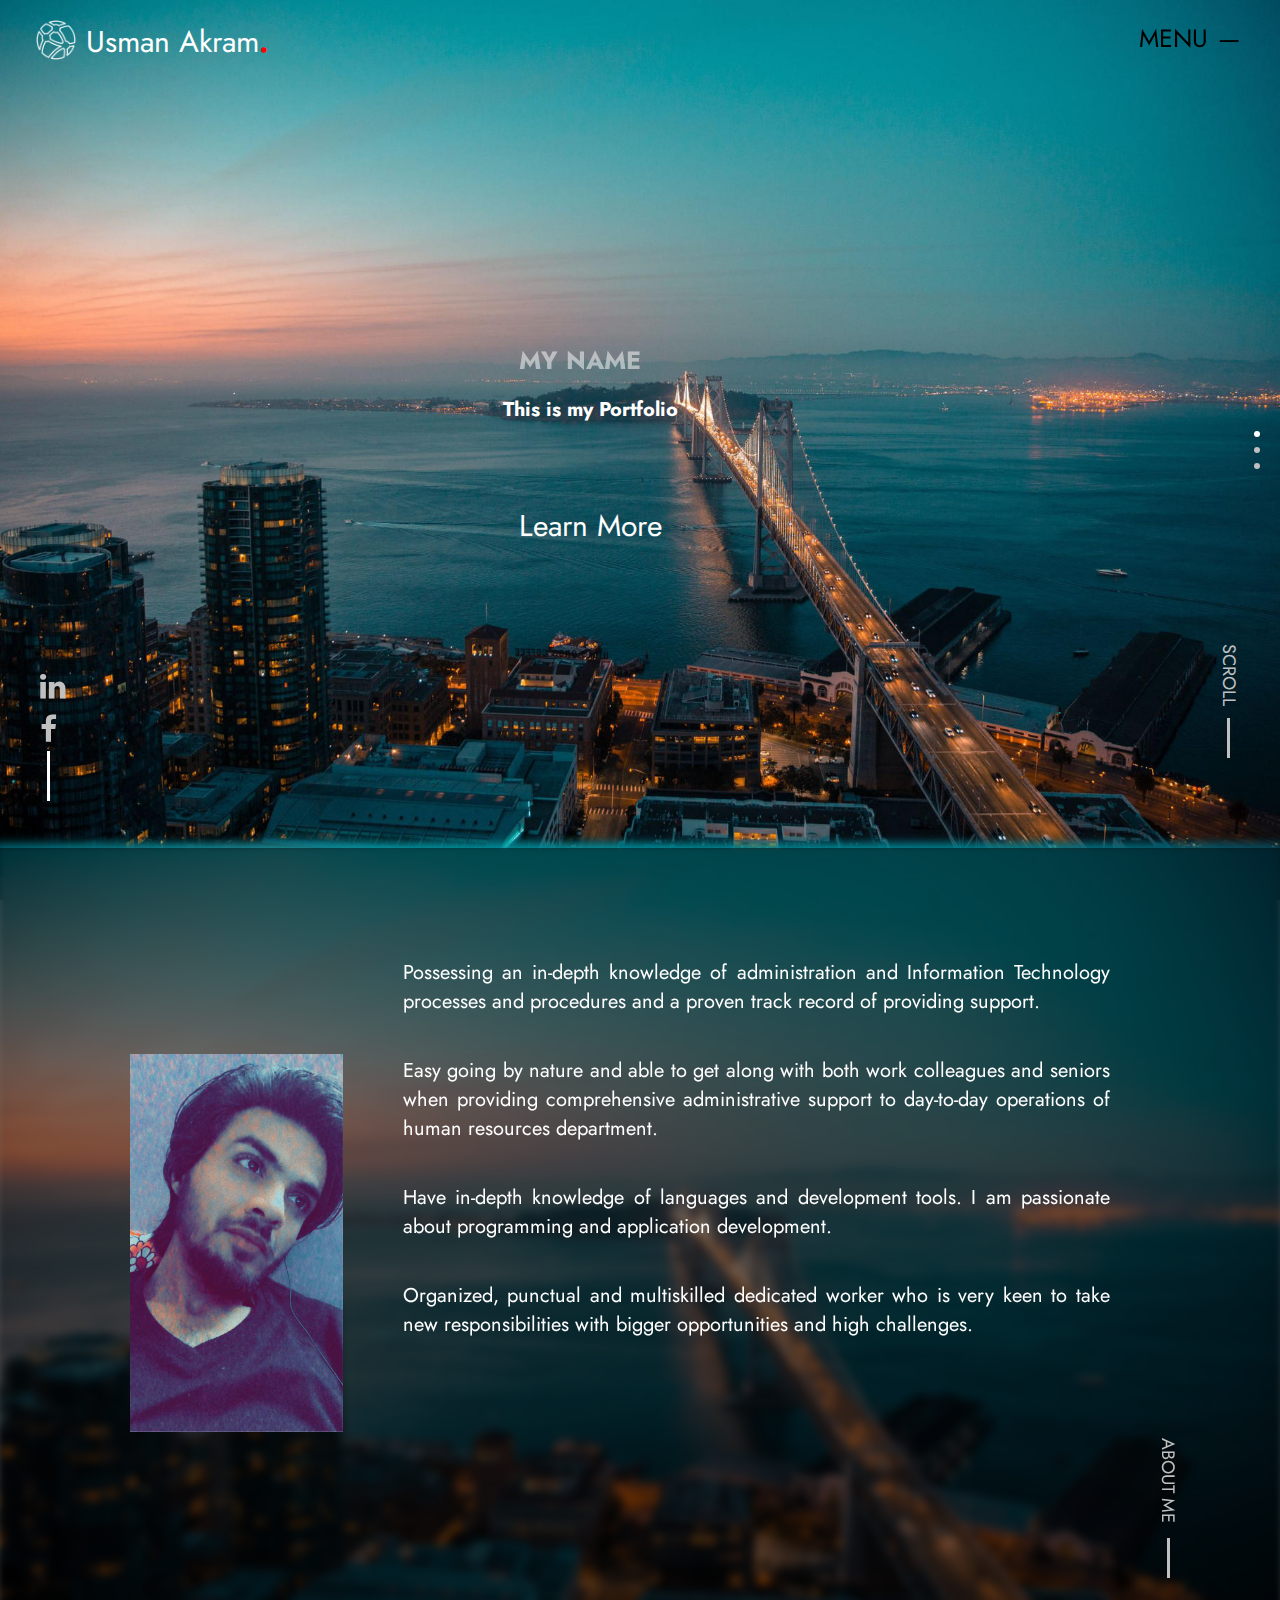
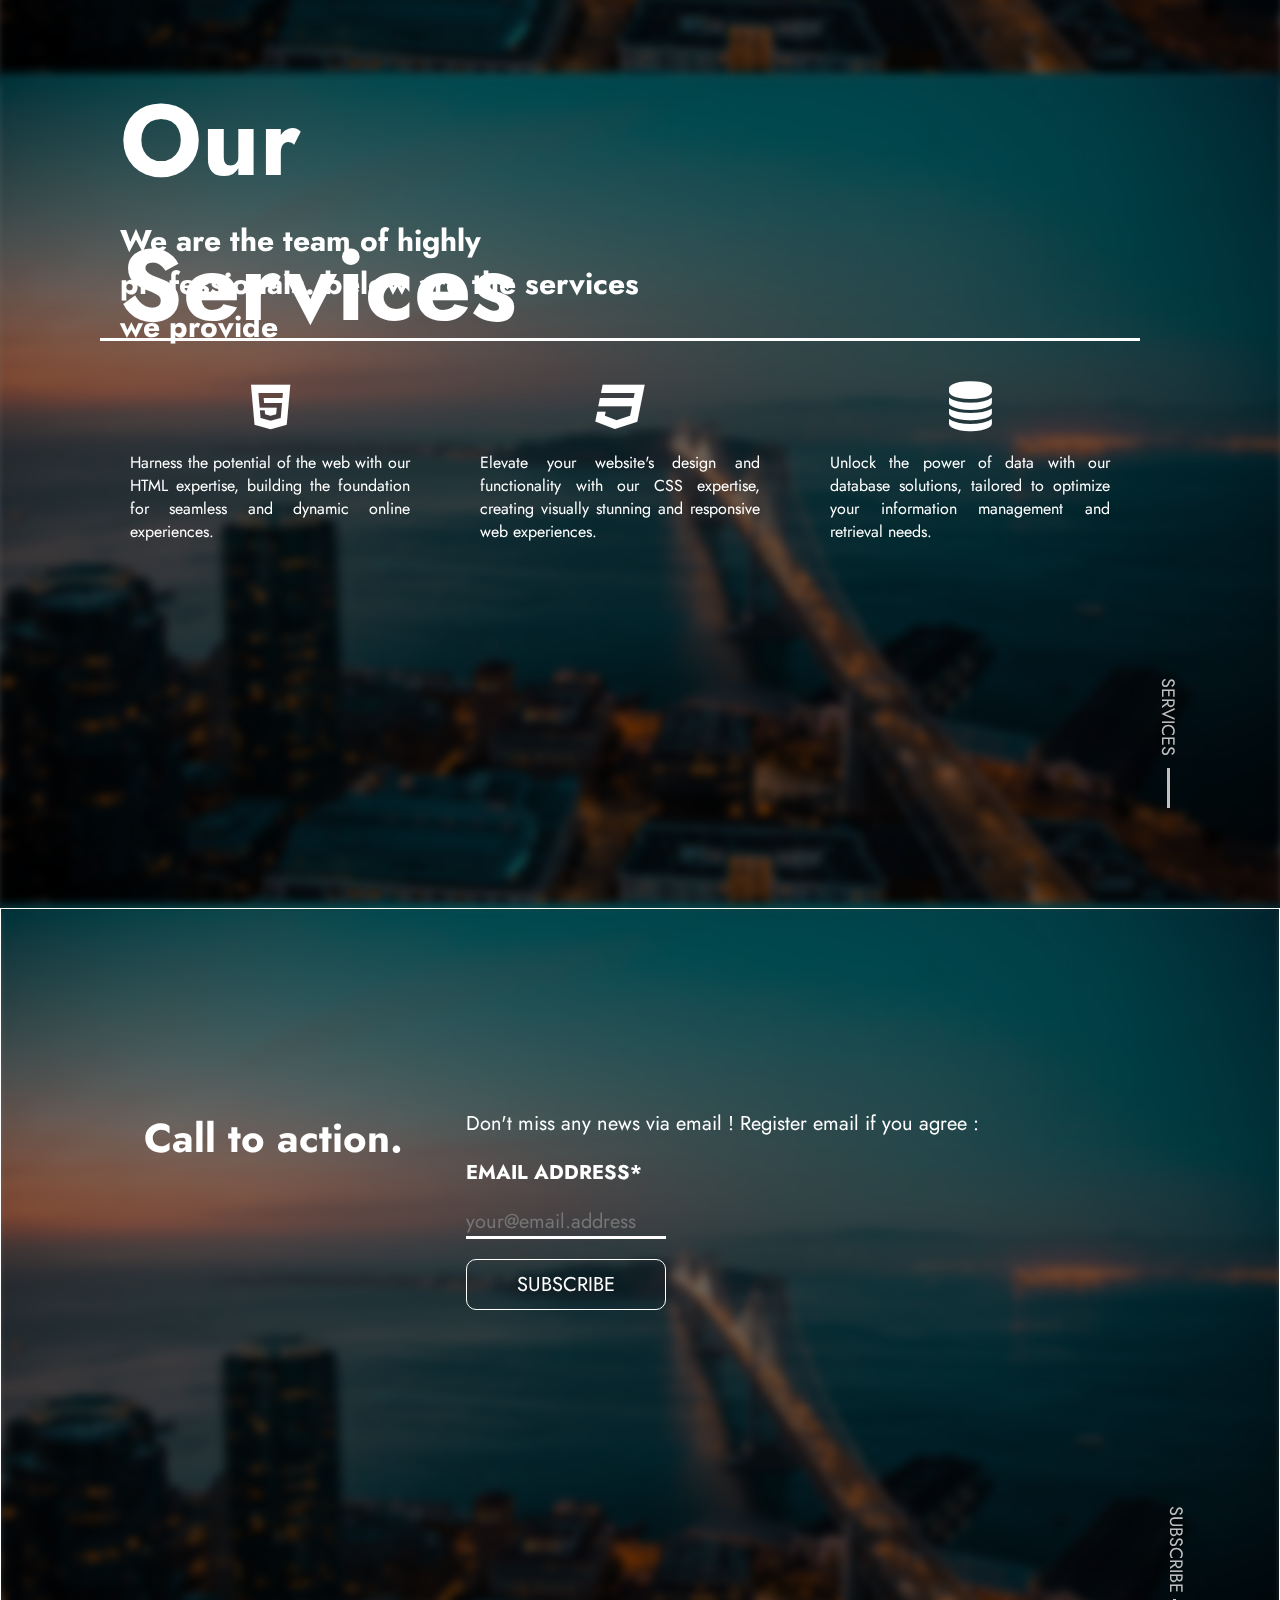
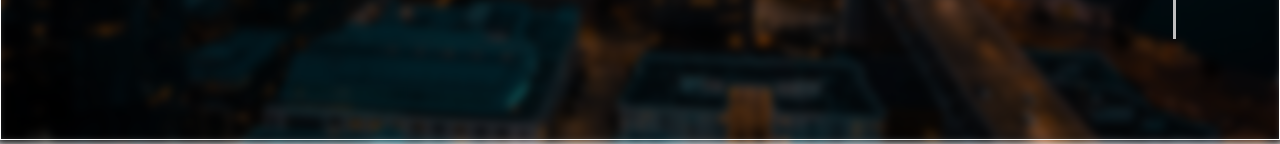
==== index.html @ 3cb111f7 "myproj" ====
<!DOCTYPE html>
<html lang="en">
<head>
    <meta charset="UTF-8">
    <meta name="viewport" content="width=device-width, initial-scale=1.0">
    <link rel="stylesheet" href="assets/css/style.css">
    <link rel="stylesheet" href="https://fonts.googleapis.com/css?family=Jost|Montserrat|Open+Sans&display=swap">
    <link rel="stylesheet" href="https://cdnjs.cloudflare.com/ajax/libs/font-awesome/4.7.0/css/font-awesome.min.css">
    <title>Your Portfolio</title>

 
<link href="https://fonts.googleapis.com/css2?family=Megrim&family=Space+Mono&display=swap" rel="stylesheet">
</head>
<body>
   <div class="container">
    <div class="logo">
        <img src="assets/img/logo.png" alt="Logo" />
        <span>Usman Akram<strong>.</strong></span>
    </div> 
  <div class="navbar">
      
        <button id="menu-button">MENU</button>
    </div>
    <div class="blur-background">
        <nav class="nav-menu">
            
            <div class="ico">
                <span class="horizon"></span>
                <a href="#"><i class="fa fa-instagram"></i></a> 
                <a href="#"><i class="fa fa-facebook"></i></a>
                <a href="#"><i class="fa fa-linkedin"></i></a>
               
        </div>
            <ul class="nav-menu-item">
                <li><a href="#">Home</a></li>
                <li><a href="#">About</a></li>
                <li><a href="#">About</a></li>
              
            </ul>
            <ul class="nav-menu-item2">
                <li><a href="#">Services</a></li>
                <li><a href="#">Contact</a></li>
            </ul>
         <div class="copy">
           <p>&copy; Copyright- Usman Akram</p>
         </div>
        </nav>  
       
        <div class="vertical-line"></div>
       
    </div>

  
</div>

<div class="banner">
    <div class="left">
        <a href="#"><i class="fa fa-linkedin"></i></a>
        <a href="#"><i class="fa fa-facebook"></i></a>
        <div class="left-line"></div>
    </div>
   <div class="head">
    <h1>
        <span class="light"></span>
        <span class="normal"></span>
      </h1>
      <h2>This is my Portfolio</h2>

      <p>Learn More</p>
      <div class="arr">
      <div class="down-line line1"></div><div class="down-line line2"></div>
    </div>
      
    </div>
    <div class="scrol">
        <p class="vert">SCROLL</p>
    <div class="lf"></div>
</div>
    <div class="right">
       
        <ul class="dots-navigation">
            <li class="dot active"></li>
            <li class="dot"></li>
            <li class="dot"></li>
          
        </ul>
    </div>
   
</div>

<section class="about">
    <div class="pic">
        
       <img src="./assets/img/usm.jpeg" alt="">
    </div>
    <div class="des">
        <p class="one">Possessing an in-depth knowledge of administration and Information Technology processes and
            procedures and a proven track record of providing support.</p>
        <p class="two">Easy going by nature and able to get along with
            both work colleagues and seniors when providing comprehensive administrative support to day-to-day
            operations of human resources department.</p>
        <p class="three">Have in-depth knowledge of languages and development
            tools. I am passionate about programming and application development.</p>
            <p class="four">Organized, punctual and multiskilled dedicated worker who is very keen to take new responsibilities with bigger opportunities and high
                challenges.
                </p>
    </div>
    <div class="abscrol">
        <p class="abvert">ABOUT ME</p>
    <div class="ablf"></div>
</div>
</section>

<section class="service">
    <div class="servicet">
<div class="serh">
    <h1>Our Services</h1>
</div>
    <div class="serd"><h1>We are the team of highly professionals. below are the services we provide</h1></div>    

    <div class="vertline"></div>
    <div class="cont">
        <div class="item1">
            <div class="iconn"> <i class="fa fa-html5"></i></div>
            <div class="serdesc"><p>Harness the potential of the web with our HTML expertise, building the foundation for seamless and dynamic online experiences.</p></div>
            
           
           
        </div>
        <div class="item2">
            <div class="iconn"><i class="fa fa-css3"></i></div> 
            <div class="serdesc"><p>Elevate your website's design and functionality with our CSS expertise, creating visually stunning and responsive web experiences.</p></div> 
        </div>
        <div class="item3">
            <div class="iconn"><i class="fa fa-database"></i></div>
            <div class="serdesc"><p>Unlock the power of data with our database solutions, tailored to optimize your information management and retrieval needs.</p></div>
            
        </div>
    </div>
    </div>
   
    
  
    <div class="service-abscrol">
        <p class="service-abvert">SERVICES</p>
        <div class="service-ablf"></div>
    </div>
    
    
</section>


<section class="subscribe">
    <div class="subscribet">
<div class="subit1"><h1>Call to action.</h1></div>
<div class="subit2"><p>Don't miss any news via email ! Register email if you agree :</p>
<h4>EMAIL ADDRESS*</h4>
<input type="text" placeholder="your@email.address" />
<input type="submit" value="SUBSCRIBE" />
</div>

    </div>
   
    
    <div class="subscribe-abscrol">


        <p class="subscribe-abvert">SUBSCRIBE</p>
        <div class="subscribe-ablf"></div>
    </div>

</section>





    <script src="assets/js/main.js">
 


        </script>
</body>
</html>
---- assets/css/style.css ----
* {
    margin: 0;
    padding: 0;
    font-family: "Jost", "Montserrat", "Open Sans", sans-serif;
}

body::-webkit-scrollbar {
    display: none;
  }
body{
    width: 100%;
   
    background-image: url('../img/bg-default.jpg'); 
    background-size: cover; 
   /* overflow: hidden; */
    scrollbar-width: thin;
    scrollbar-color: transparent transparent;
    background-repeat: no-repeat;
    background-position: center;
    height: 100vh;
}
.container {
    display: flex;
   column-gap: 40px;
   
  
  
}


.logo {
    display: flex;
    padding: 20px; 
}


.logo img {
  height: 40px; 
  width: auto;
  margin-left: 16px;
 

}

.logo span{
    margin-left: 10px;
    font-size: 30px;
    color:white;
    
    font-family: "Jost", "Montserrat", "Open Sans", sans-serif;
    
}
.logo span strong{
   
    color:red;
    
    font-size: 30px;
}


.navbar {
    
    display: flex;
   
    background-color: transparent;
    padding: 10px;
    position: fixed;
    justify-content: space-between;
    top: 0;
    right: 0;
    z-index: 400; 
    
}

.blur-background {
    display: none;
    background-color: rgba(0, 0, 0, 0.2); 
    position: fixed;
    align-items: center;
    height: 100vh;
    left: 0;
    width: 100%;
    backdrop-filter: blur(5px); 
    z-index: 300;
  
    
   
}
.vertical-line {
    border-left: 3px solid white;
    margin-top:50px;
    height: 350px; 
  }



.nav-menu {
    margin-top: 50px;
    display: flex;
    margin-left: 100px;
    width: 650px;
    height: 300px;
   
    align-items: center;
  
}

.nav-menu-item{
   
   
    display: flex;
    height: 300px;
    flex-direction: column;
    justify-content: flex-start;
} 
.nav-menu-item2{
    
    display: flex;
    height: 300px;
    flex-direction: column;
    justify-content: flex-start;
}
.ico{
    display: flex;
    justify-content: end;
    align-items: end;
   height:300px ;
    /* row-gap: 20px; */
    font-size: 30px;
   
    
}
.ico a{
    color: #C0C0C0;
    padding-left: 10px;
    
}
.ico a:hover{
    color: white;
}
.horizon {
   left: 20px;
    transform: translateY(-50%);
    width: 30px; 
    height: 3px; 
    margin-bottom: 15px;
    background-color: white; 
  }

.nav-menu ul {
    list-style: none; 
    margin: 0;
    padding: 0;
}


.nav-menu li {
    
    font-size: 40px; 
    color: white;
    padding: 10px 20px;
  
    border-radius: 5px; 
    transition: background-color 0.3s; 
}

.nav-menu li:hover {
    background-color: rgba(0, 0, 0, 0.6); 
}
.nav-menu li a{
    text-decoration: none;
    color: white;
    font-family: "Jost", "Montserrat", "Open Sans", sans-serif;

}

.copy{
    height: 100%;
    display: flex;
    align-items: end;
  
}
.copy p{
color:white;
font-size: 15px;
font-family: Megrim;
}
#menu-button {
    padding-top: 10px ;
    padding-right:20px ;
    background-color: transparent;
    border: none;
    color: black;
    cursor: pointer;
    font-size: 25px;
   font-family: "Jost", "Montserrat", "Open Sans", sans-serif;
   transition: 0.5s;
}

#menu-button::after {
    content: '—';
    margin-left: 10px; 
    margin-right: 10px;
    color: black;
 
}


#menu-button.opened {
    
    transition: 0.5s;
     animation: rotateMenu 0.6s linear forwards;
}


#menu-button.opened::after {
    content: '✕'; 
    animation: fadeIn 0.5s ease;
}


@keyframes fadeIn {
    from {
        opacity: 0;
    }
    to {
        opacity: 1;
    }
}

.banner {
    display: flex;
    /* flex-direction: column; */
    justify-content: space-around;
    align-items: center;
    height: 75vh; 
    background: none; 
  
   width: 100%;

}

.head{
    display: flex;
   
    width:1100px;
    justify-content: center;
    flex-direction: column;
    align-items: center;
}

.left{
    display: flex;
    flex-direction: column;
   
    height: 100%;
    width: 50px;
   justify-content: end;
    color:white;
    margin-left: 40px;
   padding-bottom: 140px;
    position: fixed;
    left: 0; /* Position it at the left side of the screen */
}
.left a{
   
    width: 30px;
   
    color: #C0C0C0;
    font-size: 30px;
    
}

.left a:hover{
    color: white;
}

.left-line {
    border-left: 3px solid white;
   margin-left: 7px;
    height:50px; 
  }

.right{
    
    display: flex;
   justify-content: end;
   align-items: center;
   
    height: 100%;
    width: 50px;
    color: white;
    margin-right: 20px;
    position: fixed;
    right: 0; 
    top: 0; 
    bottom: 0;
   
}


.scrol{
    width: 20px;
    display: flex;
    flex-direction: column;
  
    height:100%;
    justify-content: end;
    align-items: end;
    row-gap: 10px;
    
}
.scrol:hover > .vert, .scrol:hover .lf{
    color: white /* Change background color on hover */
}

.vert{
    font-size: 18px; 
    color:#C0C0C0;
    transform: rotate(90deg);
    padding-bottom: 40px;
}
.lf{
    border-left: 3px solid #C0C0C0;
    margin-right: 10px;
     height:40px;
}

.dots-navigation {
    list-style: none;
    padding: 0;
}

.dot{
    width: 6px; 
    height: 6px; 
    background-color: #C0C0C0;
    margin: 10px 0; 
    border-radius: 50%; 
    cursor: pointer;
    transition: transform 0.3s ease-in-out, background-color 0.3s ease-in-out; /* Smooth transition on hover */

}

.dot:hover {
    transform: scale(2); 
    background-color: white; 
    transition: background-color 0.3s ease-in-out;
}
.dot:not(:hover) {
    transform: scale(1); 
}
.active {
    transform: scale(7); 
    background-color: white; 
}



.light {
   
    font-size: 25px;
    color: white;
    text-align: center;
    z-index: 1; /* Place text above dots */
    opacity: 0.5; /* Text color */
    font-family: "Jost", "Montserrat", "Open Sans", sans-serif;
}
.normal{
    font-size: 70px;
    color: white;
    text-align: center;
    z-index: 1; /* Place text above dots */
 padding: 10px;
    font-family: "Jost", "Montserrat", "Open Sans", sans-serif;
    
}

.head h2{
    color: white;
    font-size: 20px;
}

.head p{
    margin-top: 80px;
    color: white;
    font-size: 30px;
}

.about {
    display: flex;
    column-gap: 20px;
    margin: 90px 0 0 0;
    height: 70vh;
    position: relative; 
    
    padding: 100px 100px;
    background-color: rgba(0,0,0,0.5); 
   
}

.about::before {
    content: "";
    
    position: absolute;
    top: -5px; /* Offset the blur effect by applying a negative margin */
    left: -5px; /* Offset the blur effect by applying a negative margin */
    right: -5px; 
    bottom: -5px;
    background-image: url('../img/bg-default.jpg');
    background-size: cover;
    background-repeat: no-repeat;
    background-position: center;
    filter: blur(5px);
   
    
    z-index: -1; 
}

.about .pic{
    
    display: flex;
    
    width: 300px;
    height: 100%;
    justify-content: center;
    flex-direction: column;
}


.about .pic img{
    padding: 30px;
    max-width: 80%;
    max-height: 80%;
    width: auto;
    height: auto;
    padding-bottom: 70px;
}
.about .des{
    display: flex;
    flex-direction: column;
       
        
    width: 800px;
    height: 100%;
  
    row-gap: 20px;
}

.about .des .one{
    text-align: justify;    
    padding: 10px;
    font-size: 20px;
    color: white;
display: flex;

}
.about .des .two{
    text-align: justify;
    padding: 10px;
    font-size: 20px;
    color: white;
    display: flex;
   
}
.about .des .three{
    text-align: justify;
    padding: 10px;
    font-size: 20px;
    color: white;
    display: flex;

}
.about .des .four{
    text-align: justify;
    padding: 10px;
    font-size: 20px;
    color: white;
    display: flex;

}

.abscrol{
    width: 40px;
    display: flex;
    flex-direction: column;
  
    height:100%;
    justify-content: end;
    align-items: end;
    row-gap: 10px;
  
   
    
}
.abscrol:hover > .abvert, .scrol:hover .ablf{
    color: white /* Change background color on hover */
}

.abvert{
   /* display: flex;
   border: 1px solid white; */
   width: 90px;
    font-size: 18px; 
    color:#C0C0C0;
    transform: rotate(90deg);
    padding-bottom: 65px;
}
.ablf{
    border-left: 3px solid #C0C0C0;
    margin-right: 10px;
     height:40px;
}


.service {
    display: flex;
     
     
    height: 70vh;
    position: relative; 
  
    padding: 100px 100px;
    background-color: rgba(0,0,0,0.5); 
    
}

.service::before {
    content: "";
    
    position: absolute;
    top: -5px; /* Offset the blur effect by applying a negative margin */
    left: -5px; /* Offset the blur effect by applying a negative margin */
    right: -5px; 
    bottom: -5px;
    background-image: url('../img/bg-default.jpg');
    background-size: cover;
    background-repeat: no-repeat;
    background-position: center;
    filter: blur(5px);
   z-index: -1; 
}

.servicet {
    display: flex;
    width: 100%;
    height: 100%;
    justify-content: start;
    flex-direction: column;
   
}
.serh{
    color: white;
    font-size: 50px;
    padding-left: 20px;
    align-items: center;
    height: 70px;
    width: 50%;
    display: flex;
    

}
.serd{
    font-size: 15px;
    color: white;
    padding-left: 20px;
    align-items: center;
    width: 50%;
    height: 70px;
    display: flex;
   
}

.vertline{
    display: flex;
    width: 100%; 
    border-bottom: 3px solid white;
    padding-top: 20px;
}
.cont{
    display: flex;
    justify-content: space-between;
    
    height: 100%;
}
.item1{
    padding-top: 20px;
    margin: 20px;
    width: 300px;
display: flex;
flex-direction: column;

row-gap: 20px;
align-items: center;


}
.iconn{
    color: white;
    
}
.iconn i{
    font-size: 50px;
}
.item2{ 
    padding-top: 20px;
    margin: 20px;
    width: 300px;
    display: flex;
   
  
    flex-direction: column;

row-gap: 20px;
align-items: center;
}
.item3{ 
    padding-top: 20px;
    margin: 20px;
    width: 300px;
    display: flex;
   
   
    flex-direction: column;

row-gap: 20px;
align-items: center;
}

.serdesc p{
    color: white;
    text-align: justify;
    padding: 0 10px;
}
.service-abscrol {
    width: 40px;
    display: flex;
    flex-direction: column;
    height: 100%;
    justify-content: end;
    align-items: end;
   
}

.service-abscrol:hover > .service-abvert, .service-scrol:hover .service-ablf {
    color: white; /* Change background color on hover */
}

.service-abvert {
    width: 90px;
    font-size: 18px;
    color: #C0C0C0;
    transform: rotate(90deg);
    padding-bottom: 65px;
}

.service-ablf {
    border-left: 3px solid #C0C0C0;
    margin-right: 10px;
    height: 40px;
}


.subscribe {
    display: flex;
    height: 70vh;
    position: relative;
    border: 1px solid white;
    padding: 100px 100px;
    background-color: rgba(0, 0, 0, 0.5);
}

.subscribe::before {
    content: "";

    position: absolute;
    top: -5px; /* Offset the blur effect by applying a negative margin */
    left: -5px; /* Offset the blur effect by applying a negative margin */
    right: -5px;
    bottom: -5px;
    background-image: url('../img/bg-default.jpg');
    background-size: cover;
    background-repeat: no-repeat;
    background-position: center;
    filter: blur(5px);
    z-index: -1;
}

.subscribet{
    display: flex;
    width: 100%;
    height: 100%;
  
    flex-direction: row;
    
}
.subit1{
    display: flex;
    justify-content: center;
    padding-top: 100px;
    width: 345px;
   
}
.subit1 h1{
    color: white;
    font-size: 40px;
}
.subit2{
    display: flex;
    flex-direction: column;
    justify-content: start;
    padding-top: 100px;
    width: 700px;
   
}
.subit2 p{
    font-size: 20px;
    padding: 0 20px;
    color: white;
}
.subit2 h4{
    font-size: 20px;
    padding: 20px 20px;
    color: white;

}
.subit2 input[type=text]{
    background-color: transparent;
 
    margin: 0 20px;
    font-size: 20px;
    color: white;
    width: 200px;
    border-bottom: 3px solid white;
    border-top: none;
    border-right: none;
    border-left: none;
    transition: background-color 0.3s;
}
.subit2 input:focus {
   
    box-shadow: 0 0 5px rgba(192, 192, 192, 0.5);
    outline: none;
}
.subit2 input[type=submit]{
    margin: 20px;
    font-size: 20px;
    background-color: transparent;
    color: white;
    border: 1px solid white; /* Add "solid" as the border style */
    width: 200px;
    padding: 10px;
    border-radius: 10px;
   

}
.subit2 input[type=submit]:hover{
    background-color: white;
    color: black;
    transition: 0.5s ease-in;

}
.subscribe-abscrol {
    width: 40px;
    display: flex;
    flex-direction: column;
    height: 100%;
    justify-content: end;
    align-items: end;
    
   
}

.subscribe-abscrol:hover > .subscribe-abvert, .subscribe-scrol:hover .subscribe-ablf {
    color: white;
}

.subscribe-abvert {
    width: 90px;
    font-size: 18px;
    color: #C0C0C0;
    transform: rotate(90deg);
    padding-bottom: 70px;
}

.subscribe-ablf {
    border-left: 3px solid #C0C0C0;
    margin-right: 10px;
    height: 40px;
}
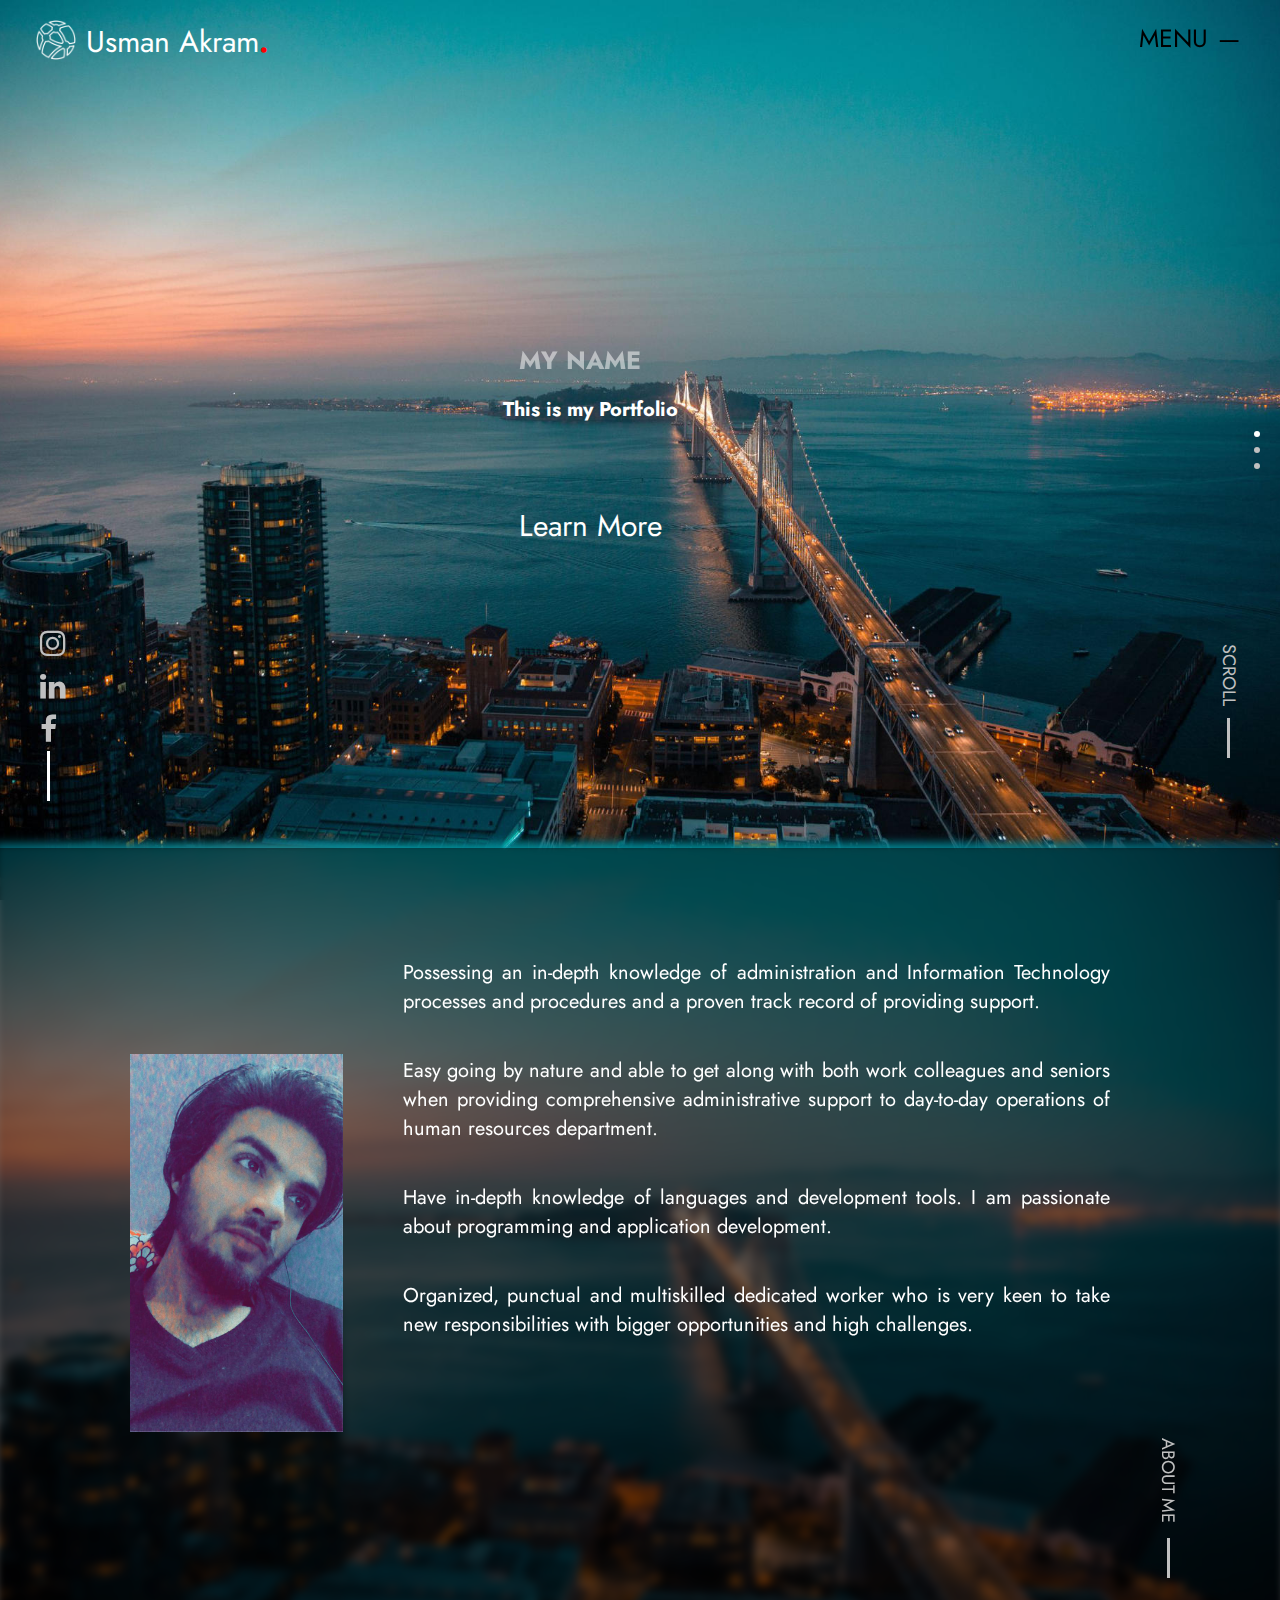
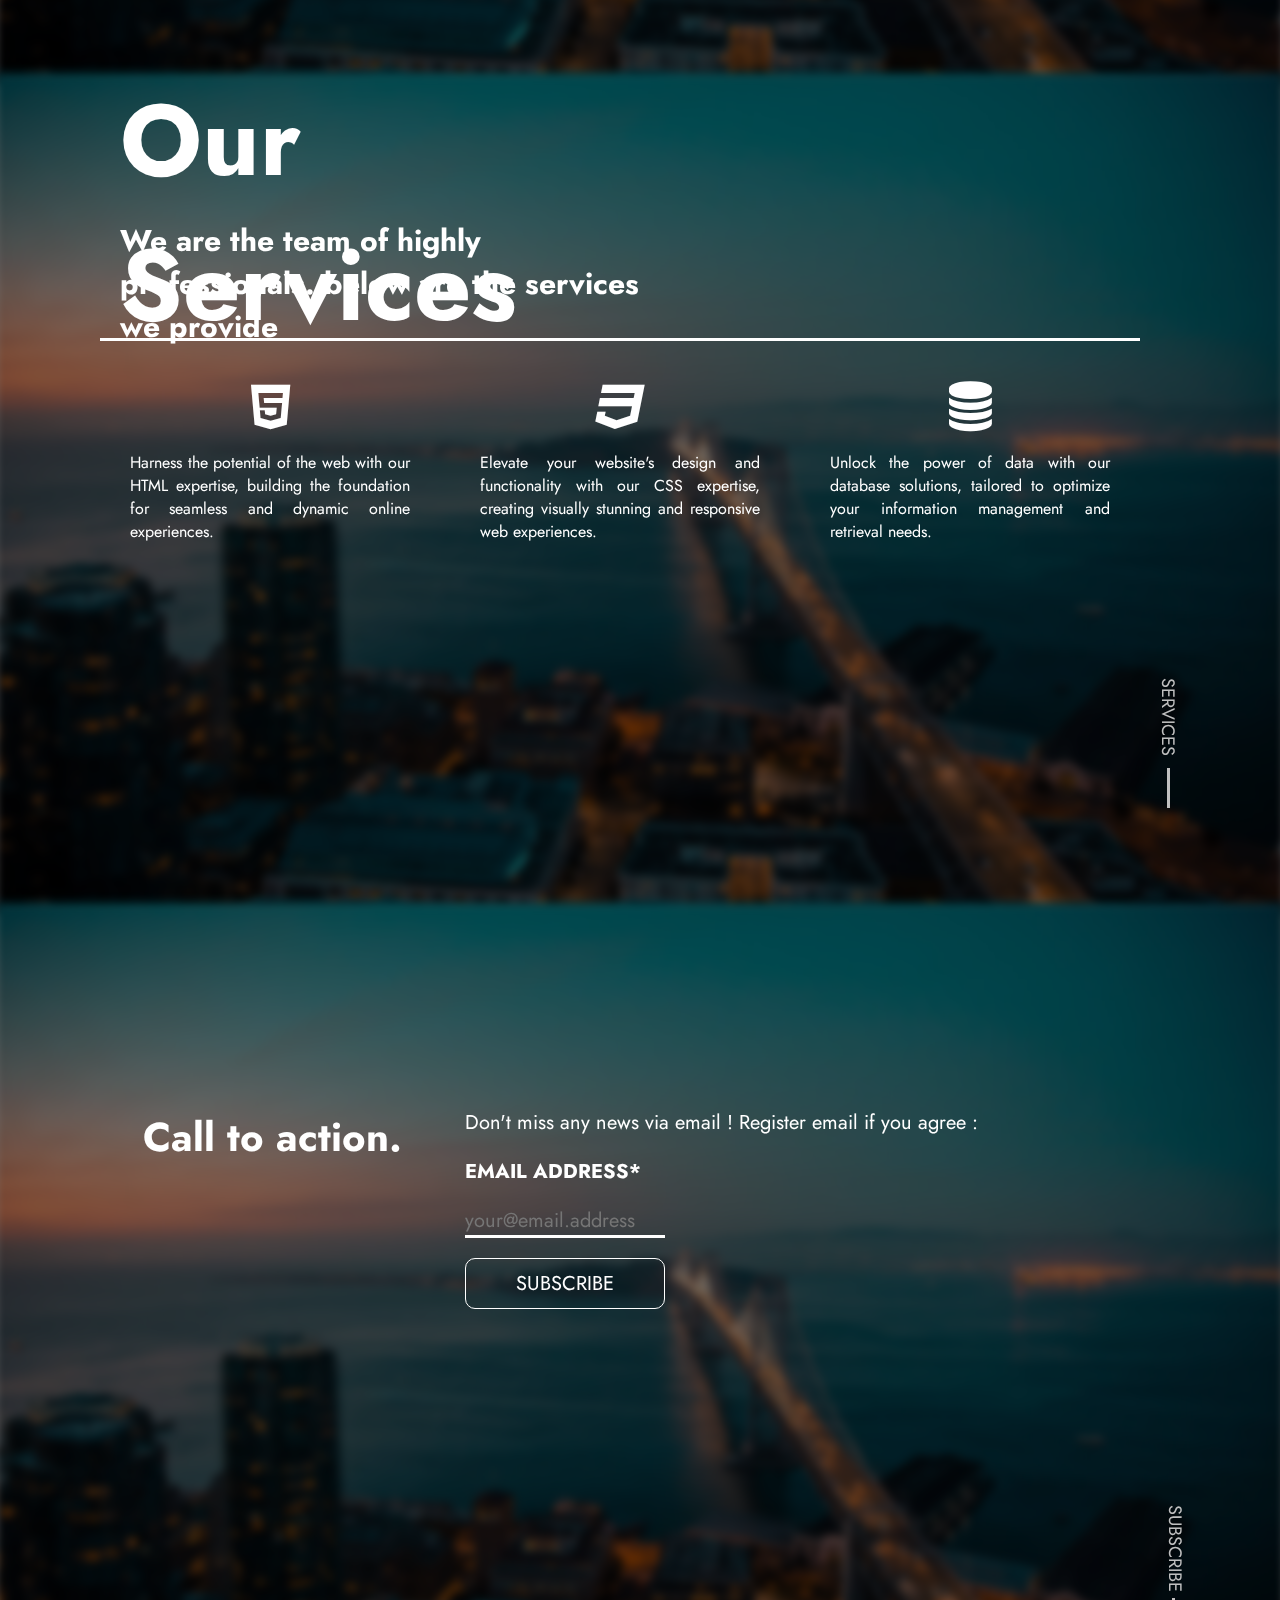
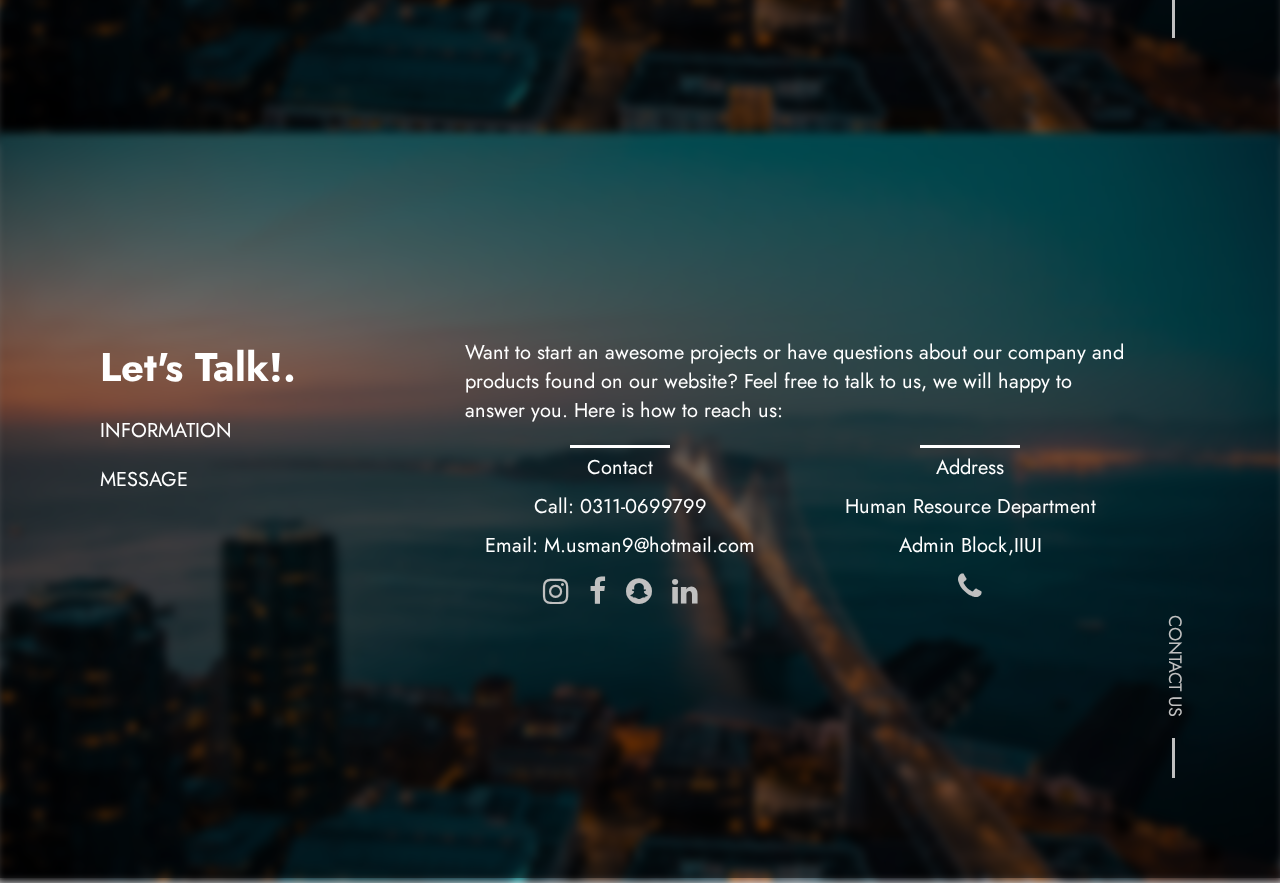
==== commit a4d34e50: "new changes" ====
--- a/index.html
+++ b/index.html
@@ -12,7 +12,7 @@
 <link href="https://fonts.googleapis.com/css2?family=Megrim&family=Space+Mono&display=swap" rel="stylesheet">
 </head>
 <body>
-   <div class="container">
+   <section id="home" class="container">
     <div class="logo">
         <img src="assets/img/logo.png" alt="Logo" />
         <span>Usman Akram<strong>.</strong></span>
@@ -26,9 +26,9 @@
             
             <div class="ico">
                 <span class="horizon"></span>
-                <a href="#"><i class="fa fa-instagram"></i></a> 
-                <a href="#"><i class="fa fa-facebook"></i></a>
-                <a href="#"><i class="fa fa-linkedin"></i></a>
+                <a href="https://instagram.com/sh.a9i" target="_blank"><i class="fa fa-instagram"></i></a> 
+                <a href="https://www.facebook.com/FlyynR" target="_blank"><i class="fa fa-facebook"></i></a>
+                <a href="https://www.linkedin.com/in/usmanakram9" target="_blank"><i class="fa fa-linkedin"></i></a>
                
         </div>
             <ul class="nav-menu-item">
@@ -51,12 +51,14 @@
     </div>
 
   
-</div>
-
-<div class="banner">
+</section>
+
+<section id="banner" class="banner">
     <div class="left">
-        <a href="#"><i class="fa fa-linkedin"></i></a>
-        <a href="#"><i class="fa fa-facebook"></i></a>
+        <a href="https://instagram.com/sh.a9i" target="_blank"><i class="fa fa-instagram"></i></a> 
+
+        <a href="https://www.linkedin.com/in/usmanakram9"><i class="fa fa-linkedin"></i></a>
+        <a href="https://www.facebook.com/FlyynR" target="_blank"><i class="fa fa-facebook"></i></a>
         <div class="left-line"></div>
     </div>
    <div class="head">
@@ -86,9 +88,9 @@
         </ul>
     </div>
    
-</div>
-
-<section class="about">
+</section>
+
+<section id="about" class="about">
     <div class="pic">
         
        <img src="./assets/img/usm.jpeg" alt="">
@@ -111,7 +113,7 @@
 </div>
 </section>
 
-<section class="service">
+<section id="service" class="service">
     <div class="servicet">
 <div class="serh">
     <h1>Our Services</h1>
@@ -150,7 +152,7 @@
 </section>
 
 
-<section class="subscribe">
+<section id="subscribe" class="subscribe">
     <div class="subscribet">
 <div class="subit1"><h1>Call to action.</h1></div>
 <div class="subit2"><p>Don't miss any news via email ! Register email if you agree :</p>
@@ -174,6 +176,50 @@
 
 
 
+<section id="contactus" class="contactus">
+    <div class="contactust">
+        <div class="contactit1">
+            <h1>Let's Talk!.</h1>
+        <p>INFORMATION</p>
+        <p class="mes">MESSAGE</p>
+    </div>
+        <div class="contactit2">
+            <p>Want to start an awesome projects or have questions about our company and products found on our website? Feel free to talk to us, we will happy to answer you. Here is how to reach us:</p>
+           <div class="box">
+            <div class="it1">
+               <div class="hl"></div>
+               <p>Contact</p>
+               <p>Call: 0311-0699799</p>
+               <p>Email: M.usman9@hotmail.com</p>
+               <div class="socio">
+               <a href="https://instagram.com/sh.a9i" target="_blank"> <i class="fa fa-instagram" ></i></a>
+               <a href="https://www.facebook.com/FlyynR" target="_blank"> <i class="fa fa-facebook" ></i></a>
+               <a href="https://t.snapchat.com/dZz5WrIQ" target="_blank"><i class="fa fa-snapchat" ></i></a>
+               <a href="https://www.linkedin.com/in/usmanakram9" target="_blank"><i class="fa fa-linkedin" ></i></a>
+               </div>
+               
+            </div>
+            <div class="it2">
+               <div class="hl2">
+              
+               </div>
+               <p>Address</p>
+               <p>Human Resource Department</p>
+               <p>Admin Block,IIUI</p>
+          
+             <a href="#">  <i class="fa fa-phone"> </i> </a>
+            </div>
+           </div>
+        </div>
+    </div>
+    <div class="contactus-abscrol">
+        <p class="contactus-abvert">CONTACT US</p>
+        <div class="contactus-ablf"></div>
+    </div>
+</section>
+
+
+
 
     <script src="assets/js/main.js">
  
--- a/assets/css/style.css
+++ b/assets/css/style.css
@@ -666,7 +666,7 @@
     display: flex;
     height: 70vh;
     position: relative;
-    border: 1px solid white;
+   
     padding: 100px 100px;
     background-color: rgba(0, 0, 0, 0.5);
 }
@@ -748,7 +748,7 @@
     font-size: 20px;
     background-color: transparent;
     color: white;
-    border: 1px solid white; /* Add "solid" as the border style */
+    border: 1px solid white; 
     width: 200px;
     padding: 10px;
     border-radius: 10px;
@@ -788,4 +788,184 @@
     border-left: 3px solid #C0C0C0;
     margin-right: 10px;
     height: 40px;
-}+}
+
+.contactus {
+    display: flex;
+    height: 60vh;
+    position: relative;
+ 
+    padding: 100px 100px;
+    background-color: rgba(0, 0, 0, 0.5);
+}
+
+.contactus::before {
+    content: "";
+    position: absolute;
+    top: -5px;
+    left: -5px;
+    right: -5px;
+    bottom: -5px;
+    background-image: url('../img/bg-default.jpg');
+    background-size: cover;
+    background-repeat: no-repeat;
+    background-position: center;
+    filter: blur(5px);
+    z-index: -1;
+}
+
+.contactust {
+    display: flex;
+    width: 100%;
+    height: 100%;
+    flex-direction: row;
+}
+
+.contactit1 {
+    display: flex;
+    justify-content: start;
+    padding-top: 100px;
+    width: 345px;
+    flex-direction: column;
+    
+}
+
+.contactit1 h1 {
+    color: white;
+    font-size: 40px;
+}
+
+.contactit1 p{
+    margin: 20px 0;
+    color: white;
+    font-size: 20px;
+}
+
+.contactit1 .mes{
+  margin: 0 0;
+    color: white;
+    font-size: 20px;
+}
+.contactit2 {
+    display: flex;
+    flex-direction: column;
+    justify-content: start;
+    padding-top: 100px;
+    width: 700px;
+    
+}
+
+.contactit2 p {
+    font-size: 20px;
+    padding: 0 20px;
+    color: white;
+}
+
+.box{
+    display: flex;
+    
+    flex-direction: row;
+    height: 100%;
+}
+.it1{
+    width: 400px;
+    display: flex;
+    flex-direction: column;
+   
+    align-items: center;
+    
+
+}
+.it1 .hl{
+    width: 100px;
+    color: white;
+   margin-top: 20px;
+    border-bottom: 3px solid white;
+
+}
+.it1 p{
+    margin-top: 5px;
+    margin-bottom: 5px;
+}
+
+.it1 .socio{
+display: flex;
+column-gap: 20px;
+margin-top: 5px;
+}
+.it1 a{
+    color: #C0C0C0;
+    font-size: 30px;
+    
+}
+
+.it1 a:hover{
+    color: white;
+    
+}
+.it2 a{
+    color: #C0C0C0;
+    font-size: 30px;
+    
+}
+
+.it2 a:hover{
+    color: white;
+    
+}
+.it2 p{
+    margin-top: 5px;
+    margin-bottom: 5px;
+}
+.it2{
+    flex-direction: column;
+    align-items: center;
+    width: 400px;
+    display: flex;
+   
+    
+}
+
+.it2 .hl2{
+    width: 100px;
+    color: white;
+   margin-top: 20px;
+    border-bottom: 3px solid white;
+}
+
+.contactus-abscrol {
+    width: 40px;
+    display: flex;
+    flex-direction: column;
+    height: 100%;
+    justify-content: end;
+    align-items: end;
+}
+
+.contactus-abscrol:hover > .contactus-abvert,
+.contactus-scrol:hover .contactus-ablf {
+    color: white;
+}
+
+.contactus-abvert {
+    display: flex;
+    flex-direction: row;
+    font-size: 18px;
+    color: #C0C0C0;
+    transform: rotate(90deg);
+    padding-bottom: 100px;
+    
+    width: 120px;
+   
+   
+    
+}
+
+
+.contactus-ablf {
+    border-left: 3px solid #C0C0C0;
+    margin-right: 10px;
+    height: 40px;
+}
+
+
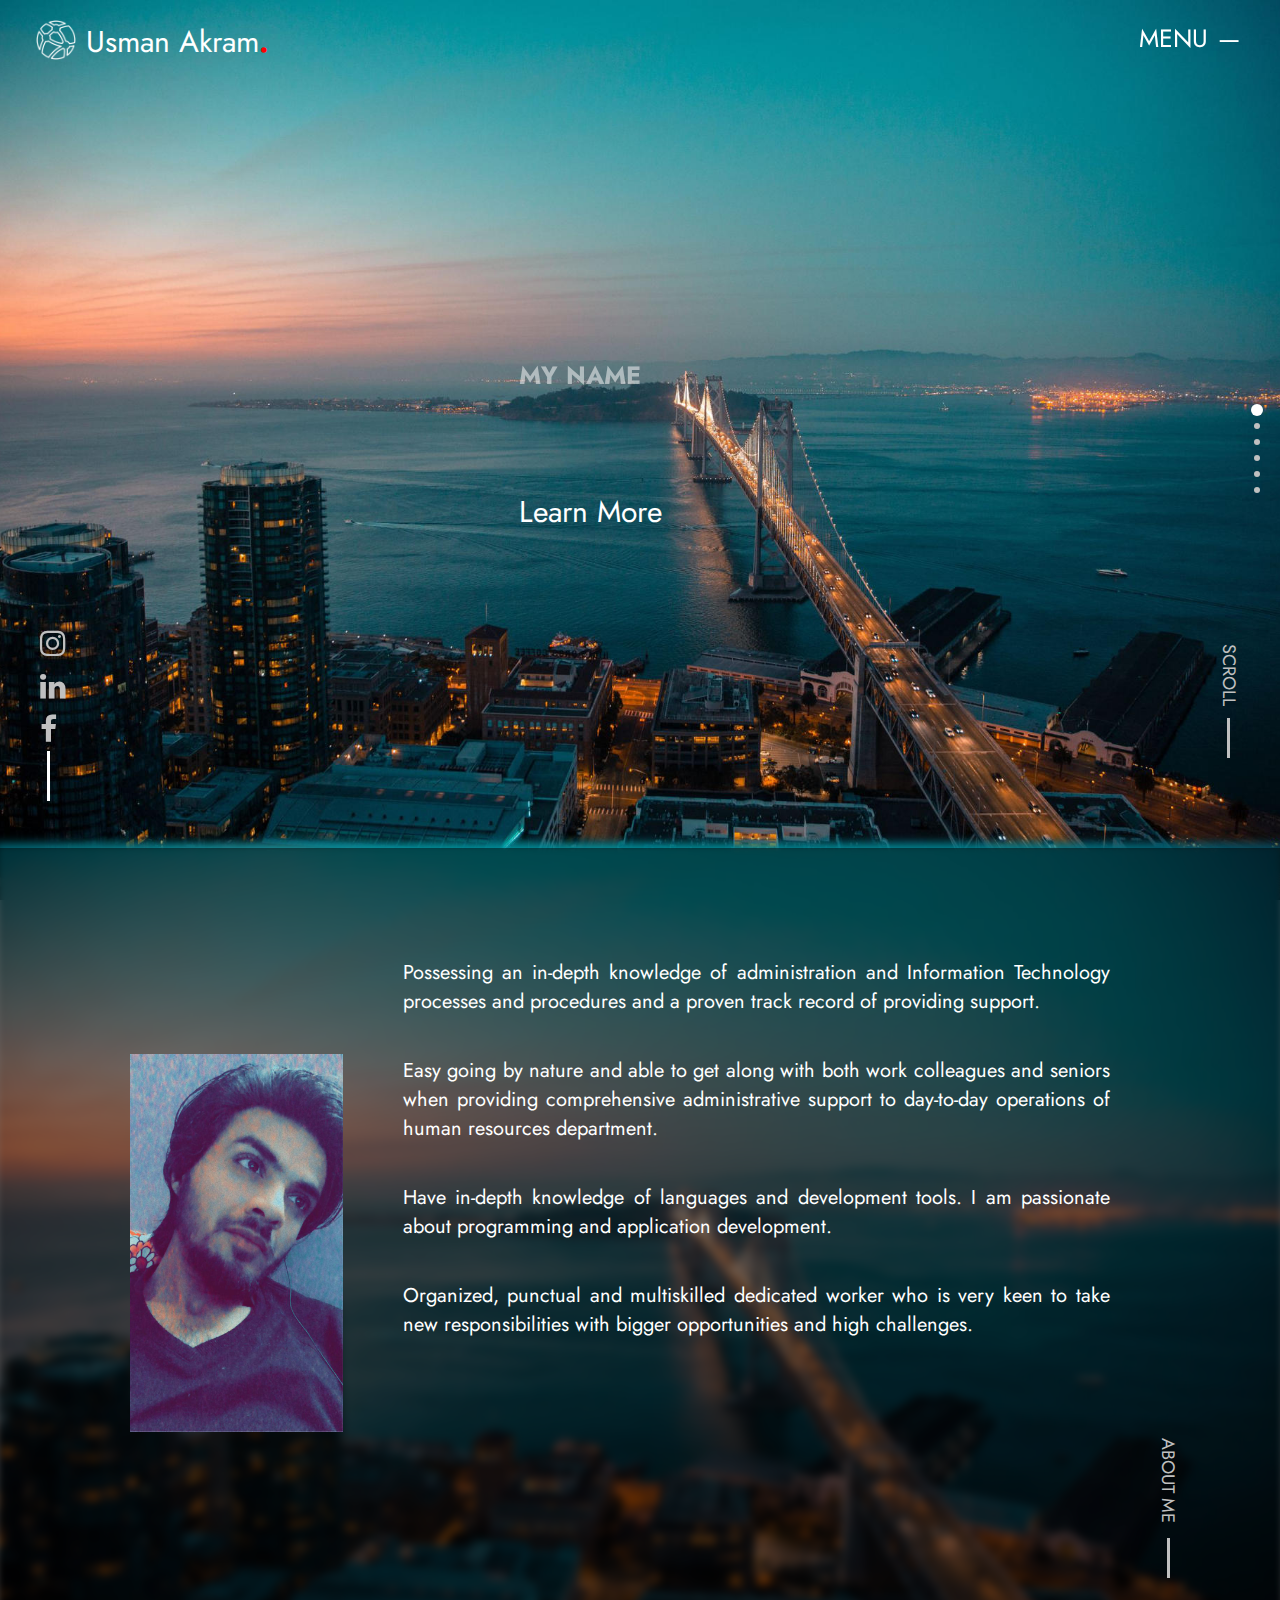
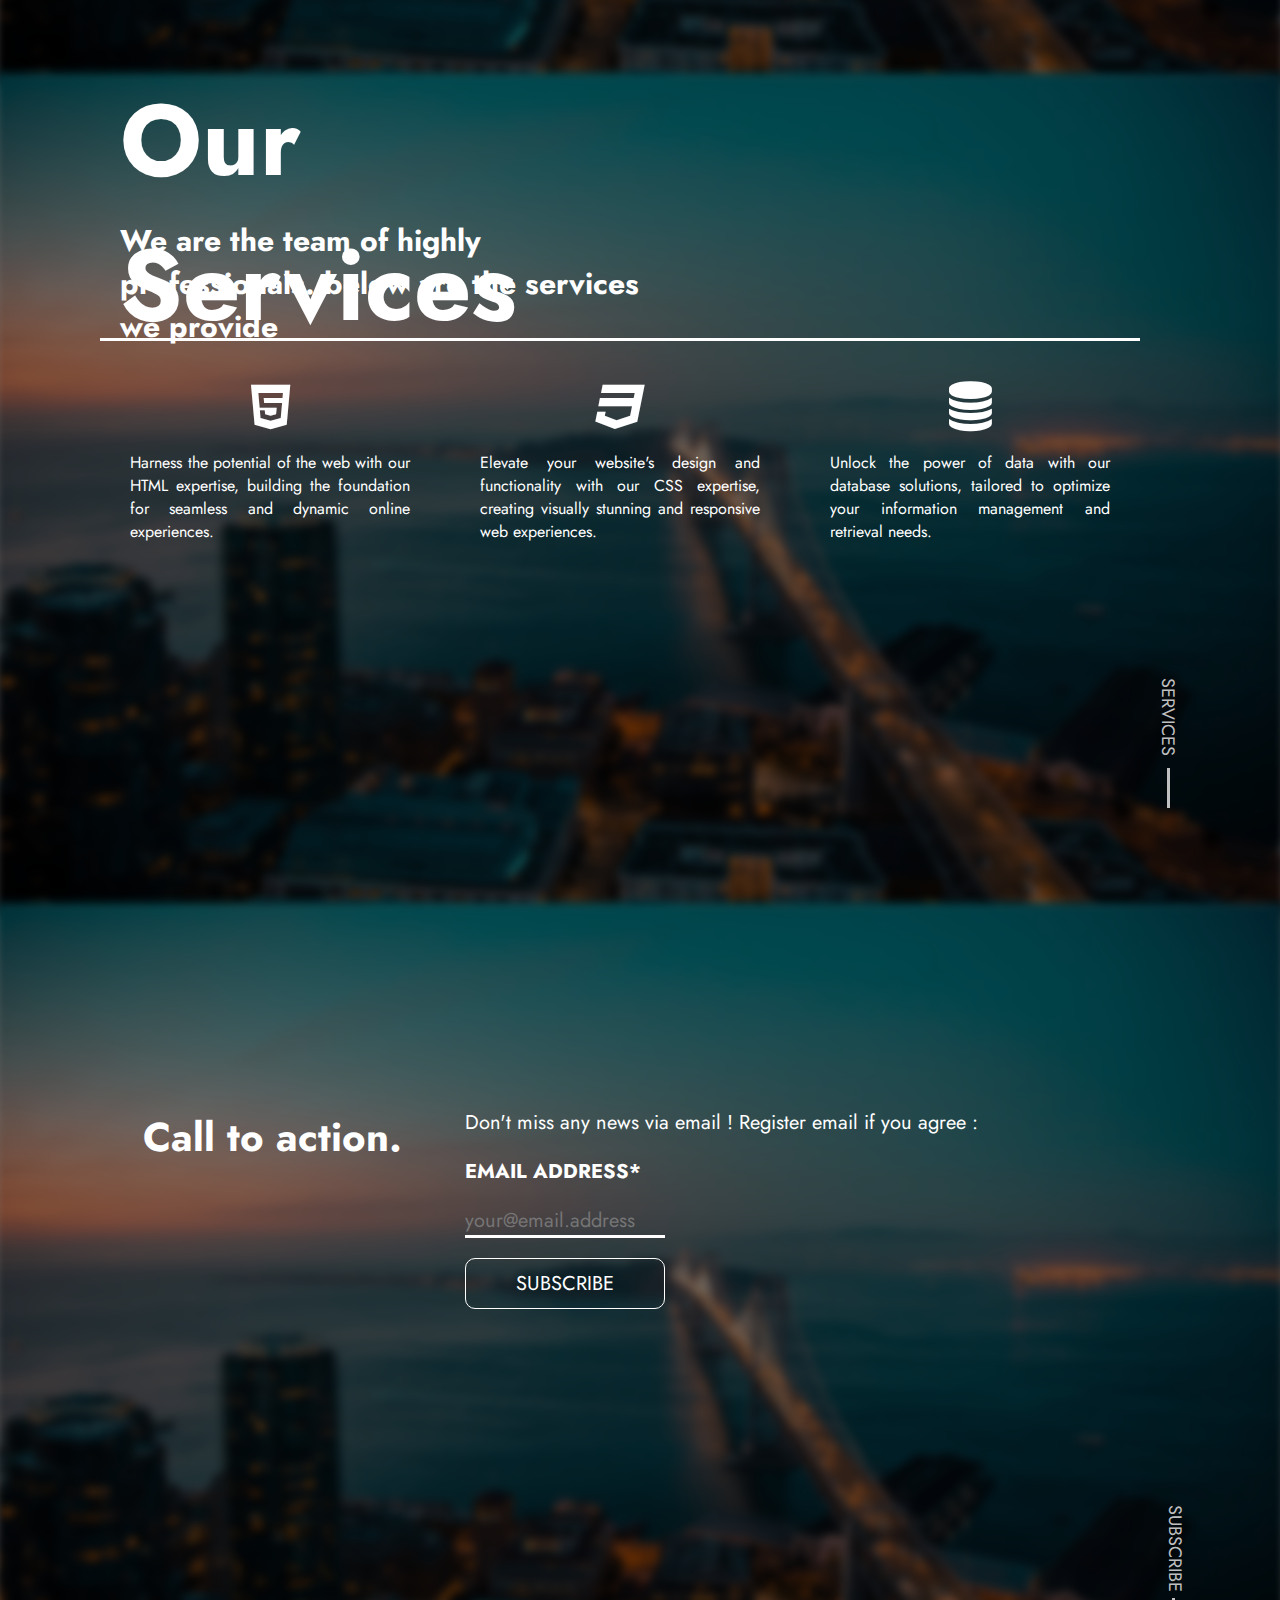
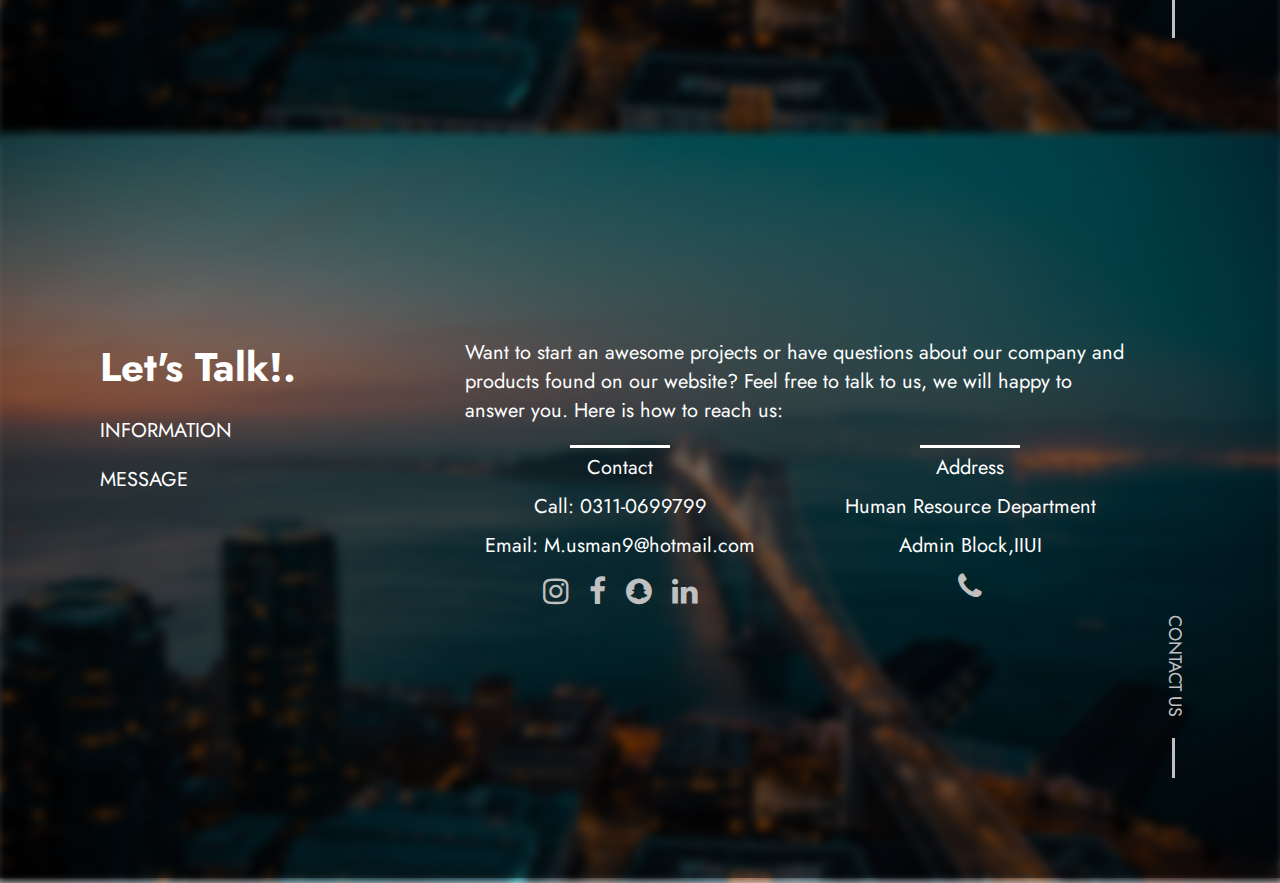
==== commit 298938c2: "updated portfolio" ====
--- a/index.html
+++ b/index.html
@@ -3,12 +3,12 @@
 <head>
     <meta charset="UTF-8">
     <meta name="viewport" content="width=device-width, initial-scale=1.0">
-    <link rel="stylesheet" href="assets/css/style.css">
-    <link rel="stylesheet" href="https://fonts.googleapis.com/css?family=Jost|Montserrat|Open+Sans&display=swap">
-    <link rel="stylesheet" href="https://cdnjs.cloudflare.com/ajax/libs/font-awesome/4.7.0/css/font-awesome.min.css">
-    <title>Your Portfolio</title>
-
- 
+     <title>Portfolio - Usman Akram</title>
+
+     <link rel="stylesheet" href="assets/css/style.css">
+     <link rel="stylesheet" href="https://fonts.googleapis.com/css?family=Jost|Montserrat|Open+Sans&display=swap">
+     <link rel="stylesheet" href="https://cdnjs.cloudflare.com/ajax/libs/font-awesome/4.7.0/css/font-awesome.min.css">
+    
 <link href="https://fonts.googleapis.com/css2?family=Megrim&family=Space+Mono&display=swap" rel="stylesheet">
 </head>
 <body>
@@ -32,14 +32,16 @@
                
         </div>
             <ul class="nav-menu-item">
-                <li><a href="#">Home</a></li>
-                <li><a href="#">About</a></li>
-                <li><a href="#">About</a></li>
+                <li><a href="index.html">Home</a></li>
+               
+                <li><a href="#about">About</a></li>
               
             </ul>
             <ul class="nav-menu-item2">
-                <li><a href="#">Services</a></li>
-                <li><a href="#">Contact</a></li>
+                <li><a href="#service">Services</a></li>
+                <li><a href="#subscribe">Subscribe</a></li>
+
+                <li><a href="#contactus">Contact</a></li>
             </ul>
          <div class="copy">
            <p>&copy; Copyright- Usman Akram</p>
@@ -66,7 +68,7 @@
         <span class="light"></span>
         <span class="normal"></span>
       </h1>
-      <h2>This is my Portfolio</h2>
+      
 
       <p>Learn More</p>
       <div class="arr">
@@ -82,6 +84,9 @@
        
         <ul class="dots-navigation">
             <li class="dot active"></li>
+            <li class="dot"></li>
+            <li class="dot"></li>
+            <li class="dot"></li>
             <li class="dot"></li>
             <li class="dot"></li>
           
@@ -118,7 +123,8 @@
 <div class="serh">
     <h1>Our Services</h1>
 </div>
-    <div class="serd"><h1>We are the team of highly professionals. below are the services we provide</h1></div>    
+    <div class="serd"><h1>We are the team of highly professionals. below are the services we provide</h1>
+    </div>    
 
     <div class="vertline"></div>
     <div class="cont">
--- a/assets/css/style.css
+++ b/assets/css/style.css
@@ -13,7 +13,7 @@
    
     background-image: url('../img/bg-default.jpg'); 
     background-size: cover; 
-   /* overflow: hidden; */
+  
     scrollbar-width: thin;
     scrollbar-color: transparent transparent;
     background-repeat: no-repeat;
@@ -27,6 +27,7 @@
   
   
 }
+
 
 
 .logo {
@@ -191,7 +192,7 @@
     padding-right:20px ;
     background-color: transparent;
     border: none;
-    color: black;
+    color: white;
     cursor: pointer;
     font-size: 25px;
    font-family: "Jost", "Montserrat", "Open Sans", sans-serif;
@@ -202,7 +203,7 @@
     content: '—';
     margin-left: 10px; 
     margin-right: 10px;
-    color: black;
+    color: white;
  
 }
 
@@ -261,7 +262,8 @@
     margin-left: 40px;
    padding-bottom: 140px;
     position: fixed;
-    left: 0; /* Position it at the left side of the screen */
+    left: 0;
+    z-index: 200;
 }
 .left a{
    
@@ -296,6 +298,7 @@
     right: 0; 
     top: 0; 
     bottom: 0;
+    z-index: 140;
    
 }
 
@@ -312,7 +315,7 @@
     
 }
 .scrol:hover > .vert, .scrol:hover .lf{
-    color: white /* Change background color on hover */
+    color: white 
 }
 
 .vert{
@@ -330,6 +333,7 @@
 .dots-navigation {
     list-style: none;
     padding: 0;
+   
 }
 
 .dot{
@@ -351,8 +355,8 @@
 .dot:not(:hover) {
     transform: scale(1); 
 }
-.active {
-    transform: scale(7); 
+.dot.active {
+    transform: scale(2); 
     background-color: white; 
 }
 
@@ -389,6 +393,7 @@
 }
 
 .about {
+   
     display: flex;
     column-gap: 20px;
     margin: 90px 0 0 0;
@@ -495,12 +500,11 @@
     
 }
 .abscrol:hover > .abvert, .scrol:hover .ablf{
-    color: white /* Change background color on hover */
+    color: white 
 }
 
 .abvert{
-   /* display: flex;
-   border: 1px solid white; */
+  
    width: 90px;
     font-size: 18px; 
     color:#C0C0C0;
@@ -969,3 +973,250 @@
 }
 
 
+
+@media (max-width: 768px){
+  
+  
+   body{
+    background-size: 100% 100%;
+    /* background-size: contain; */
+   }
+    .container {
+        column-gap: 0;
+        
+    }
+
+    .logo {
+        padding: 10px;
+    }
+
+    .logo img {
+        height: 30px;
+    }
+
+    .logo span {
+        font-size: 24px;
+    }
+
+    .hide-on-small-screen {
+        display: none;
+    }
+
+    .navbar {
+        padding: 5px;
+      
+      position: absolute;
+    }
+    .normal{
+        font-size: 20px;
+    }
+    .light{
+        font-size: 20px;
+    }
+
+    .left{
+        position: absolute;
+    }
+    .blur-background {
+        width: 42%;
+   
+        backdrop-filter: blur(3px);
+    }
+
+    .nav-menu {
+        margin-top: 20px;
+        margin-left: 20px;
+        width: auto;
+        flex-direction: column;
+        align-items: flex-start;
+    }
+
+    .ico {
+        height: auto;
+        font-size: 24px;
+    }
+
+    .horizon {
+        width: 20px;
+        height: 2px;
+        margin-bottom: 10px;
+    }
+    .nav-menu li {
+        font-size: 30px;
+        padding: 8px 16px;
+    }
+
+    .copy p {
+        font-size: 14px;
+    }
+
+    #menu-button {
+       justify-content: center;
+        top: 10px; 
+        right: 10px; 
+        padding: 8px 16px;
+        font-size: 20px;
+    }
+
+    .right{
+        position: absolute;
+    }
+
+    .about {
+        
+        margin-top: 105px;
+        height: auto; 
+        padding: 50px; 
+     flex-direction: column;
+    }
+  
+    .about .pic img {
+        flex-direction: column;
+        max-width: 100%; 
+        padding: 15px; 
+     
+    }
+    .about .des {
+       
+        width: 100%; 
+    }
+  
+    .about .des .one,
+    .about .des .two,
+    .about .des .three,
+    .about .des .four {
+        
+        font-size: 18px; 
+        padding: 8px; 
+    }
+
+ 
+
+  .service{
+    height: auto; 
+        padding: 50px; 
+     flex-direction: column;
+  }
+
+    .servicet{
+      
+      
+        width: 100%;
+        
+    }
+    .serh{
+        width: 100%;
+        font-size: 20px;
+      margin-left: 25px;
+       
+    }
+    .serd{
+       
+        font-size: 10px;
+      width: 100%;
+     padding: 0 10px;
+        
+    }
+    .cont{
+
+        justify-content: center;
+  flex-direction: column;
+  margin: 0 0;
+    }
+    .item1{
+        width: 100%;
+        margin:0 5px 0 0;
+        
+        
+    }
+    .item2{
+        width: 100%;
+       
+        margin:0 5px 0 0;
+    }
+    .item3{
+        width: 100%;
+        margin:0 5px 0 0;
+    }
+ 
+
+
+
+    
+.subscribe{
+    height: auto; 
+    padding: 50px; 
+ 
+}
+.subscribet{
+    width: 100%;
+   
+  
+  flex-direction: column;
+}
+.subit1{
+   
+    width: 100%;
+  
+ 
+  
+}
+.subit2{
+    width: 100%;
+   
+    flex-direction: column;
+}
+
+  .contactus{
+    height: auto; 
+    padding: 50px; 
+  }
+  .contactust{
+    width: 100%;
+    flex-direction: column;
+  }
+  .contactit2{
+
+width: 100%;
+   
+  }
+  .contactit1{
+    width: 100%;
+  }
+  .box{
+   flex-direction: column;
+  
+    width: 100%;
+   
+  }
+  .it1{
+    width: 100%;
+  }
+  .it2{
+    width: 100%;
+  }
+
+   
+  .abscrol {
+    /* Adjust width or remove padding-left to prevent horizontal scrolling */
+    
+    padding-left: 0;
+}
+
+.service-abscrol {
+    /* Adjust width or remove padding-left to prevent horizontal scrolling */
+   
+    padding-left: 0;
+}
+
+.subscribe-abscrol {
+    /* Adjust width or remove padding-left to prevent horizontal scrolling */
+ 
+    padding-left: 0;
+}
+.scrol{
+    width: auto;
+    padding-left: 0; 
+    
+}
+}